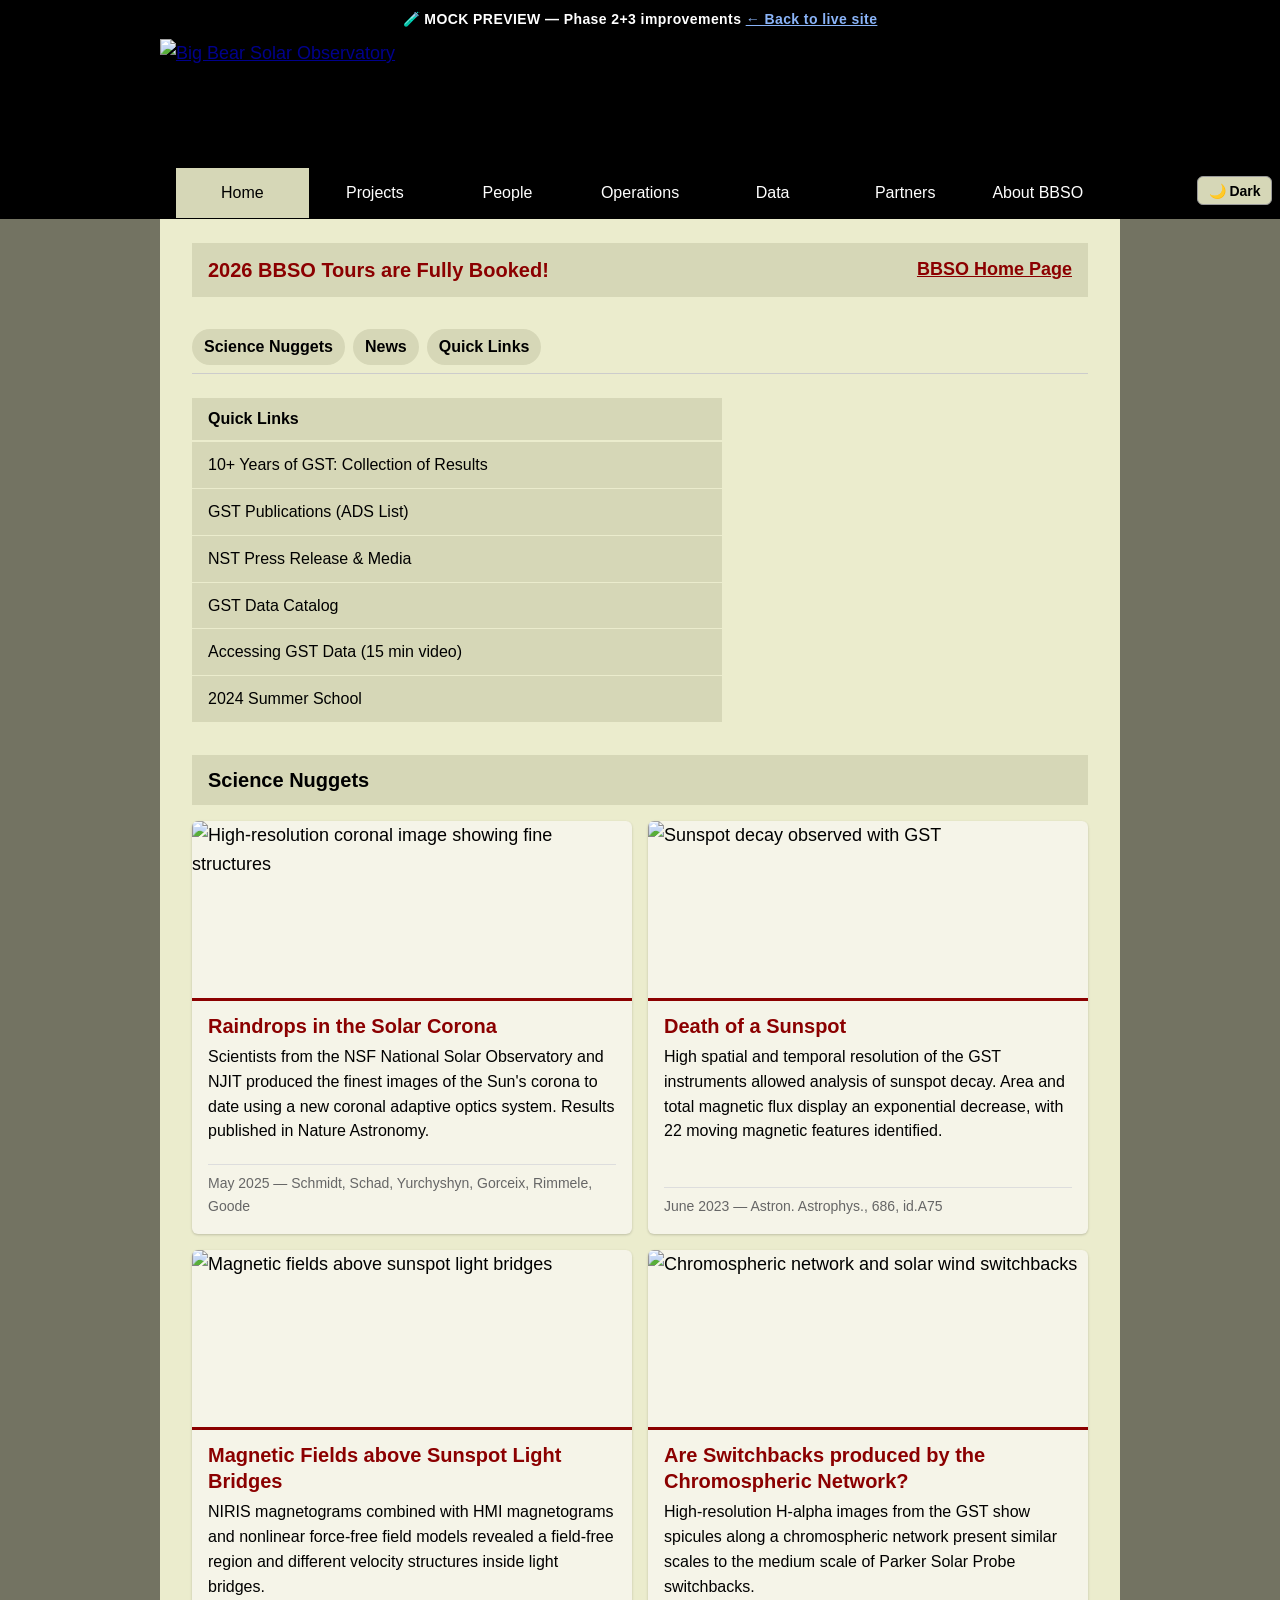
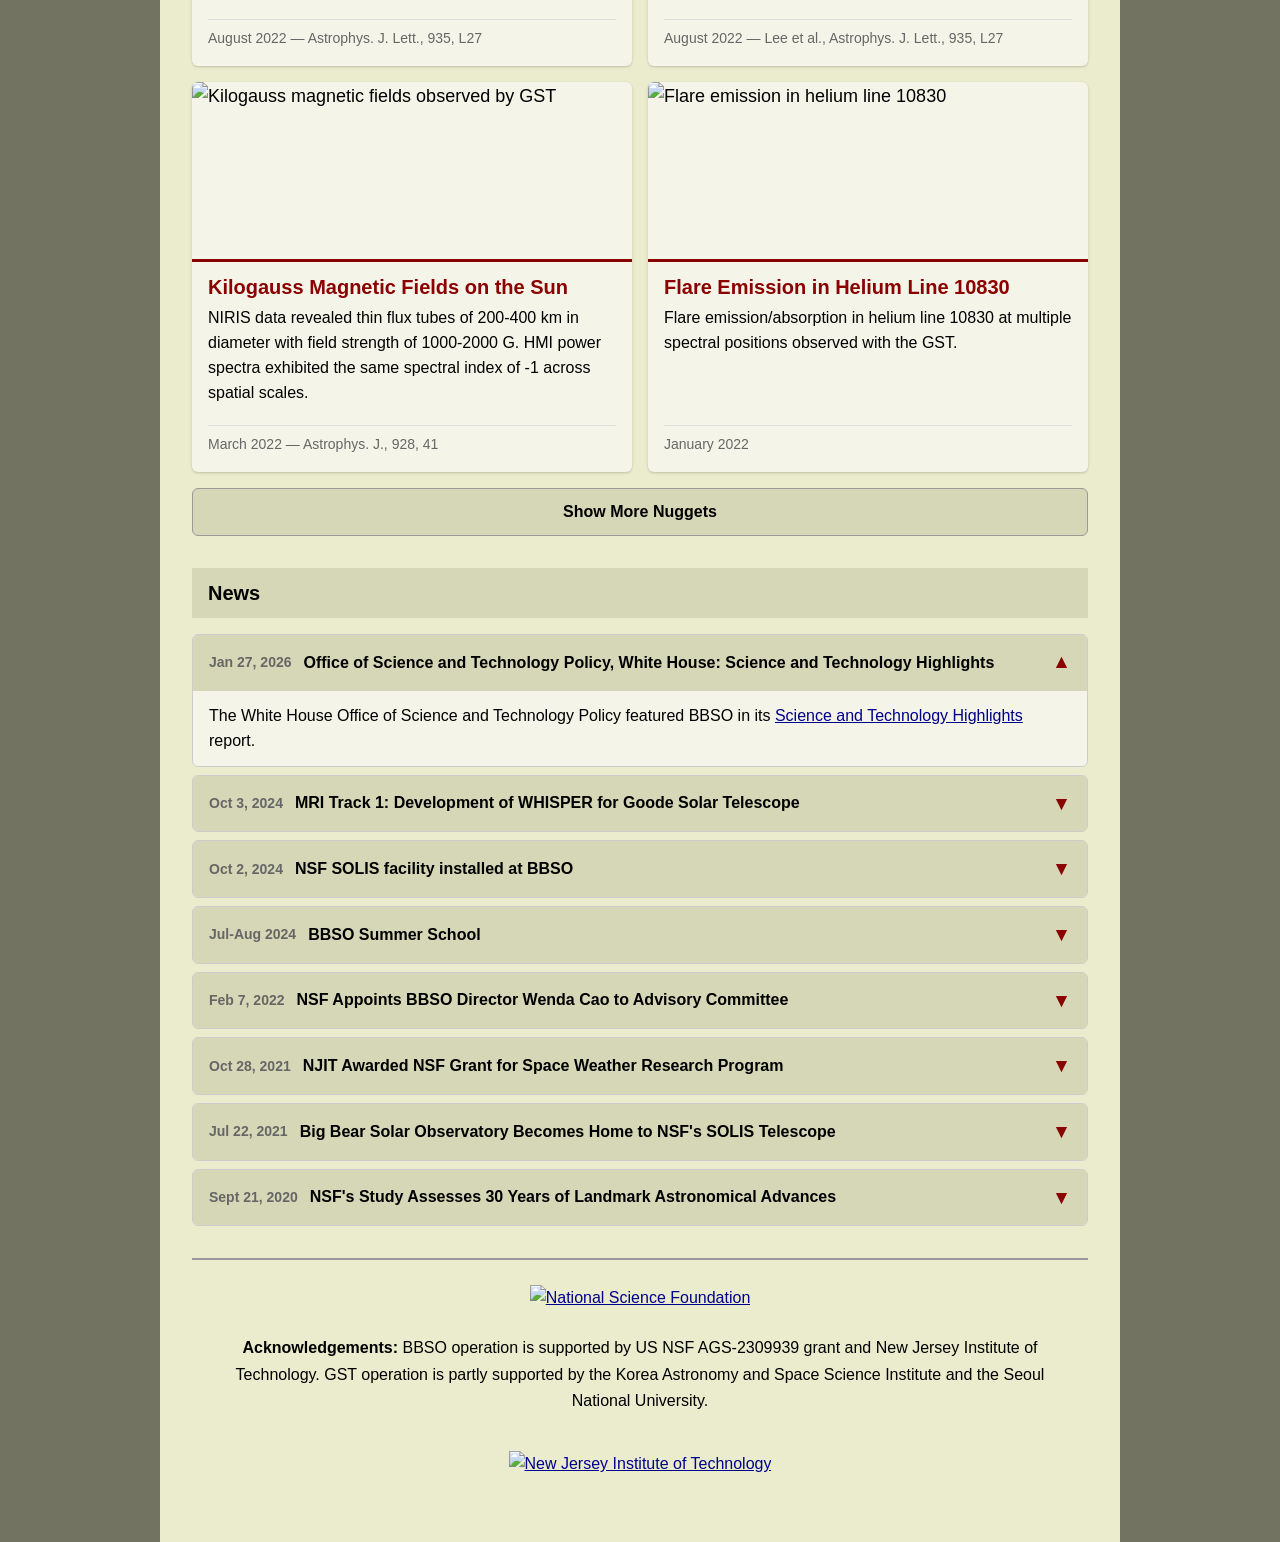
==== mock/index.html @ ce61c38c "Add mock/ preview site with Phase 2+3 improvements - Card-based science nuggets (grid layout with ho" ====
<!DOCTYPE html>
<html lang="en">
<head>
  <meta charset="UTF-8">
  <meta name="viewport" content="width=device-width, initial-scale=1.0">
  <title>Big Bear Solar Observatory — Mock Preview</title>
  <meta name="description" content="Big Bear Solar Observatory operates the Goode Solar Telescope, one of the world's premier instruments for high-resolution solar observations.">
  <meta property="og:title" content="Big Bear Solar Observatory">
  <meta property="og:description" content="High-resolution solar observations with the Goode Solar Telescope at Big Bear Solar Observatory.">
  <meta property="og:image" content="https://www.bbso.njit.edu/Icons/banner.png">
  <meta property="og:type" content="website">
  <link rel="stylesheet" href="css/mock.css">
</head>
<body>
  <a href="#main" class="skip-link">Skip to main content</a>

  <!-- Phase 2: Case study banner -->
  <div class="case-study-banner">
    🧪 MOCK PREVIEW — Phase 2+3 improvements <a href="../index.html">← Back to live site</a>
  </div>

  <!-- Banner -->
  <div class="banner">
    <div class="banner__inner">
      <a href="index.html"><img src="https://www.bbso.njit.edu/Icons/banner.png" alt="Big Bear Solar Observatory" width="848" height="113"></a>
    </div>
  </div>

  <!-- Navigation (sticky in mock) -->
  <nav class="nav" role="navigation" aria-label="Main navigation">
    <div class="nav__inner">
      <ul class="nav__links">
        <li class="nav__item"><a href="index.html" class="nav__link nav__link--active">Home</a><ul class="nav__dropdown"><li><a href="https://www.bbso.njit.edu/home.html" class="nav__dropdown-link">BBSO</a></li><li><a href="https://centers.njit.edu/cstr" class="nav__dropdown-link" target="_blank" rel="noopener">Center for Solar-Terrestrial Research</a></li><li><a href="https://physics.njit.edu/" class="nav__dropdown-link" target="_blank" rel="noopener">NJIT Physics Department</a></li><li><a href="https://www.njit.edu/" class="nav__dropdown-link" target="_blank" rel="noopener">NJIT</a></li></ul></li>
        <li class="nav__item"><a href="research.html" class="nav__link">Projects</a></li>
        <li class="nav__item"><a href="people.html" class="nav__link">People</a></li>
        <li class="nav__item"><a href="operations.html" class="nav__link">Operations</a></li>
        <li class="nav__item"><a href="data.html" class="nav__link">Data</a></li>
        <li class="nav__item"><a href="partners.html" class="nav__link">Partners</a></li>
        <li class="nav__item"><a href="about.html" class="nav__link">About BBSO</a></li>
      </ul>
      <button class="theme-toggle" id="theme-toggle" aria-label="Toggle dark mode">🌙 Dark</button>
      <button class="nav__toggle" aria-expanded="false" aria-label="Toggle menu" aria-controls="mobile-menu"><span class="nav__toggle-bar"></span><span class="nav__toggle-bar"></span><span class="nav__toggle-bar"></span></button>
    </div>
    <div id="mobile-menu" class="nav__mobile" aria-hidden="true">
      <a href="index.html" class="nav__mobile-link">Home</a>
      <div class="nav__mobile-section">Projects</div>
      <a href="https://www.bbso.njit.edu/nst_project.html" class="nav__mobile-link">GST General Info</a>
      <div class="nav__mobile-section">People</div>
      <a href="https://www.bbso.njit.edu/newstaff.html" class="nav__mobile-link">BBSO Staff</a>
      <div class="nav__mobile-section">Operations</div>
      <a href="https://www.bbso.njit.edu/bbso_seminar.html" class="nav__mobile-link">Seminars</a>
      <div class="nav__mobile-section">Data</div>
      <a href="https://www.bbso.njit.edu/cgi-bin/LatestImages" class="nav__mobile-link" target="_blank" rel="noopener">Latest Images</a>
      <div class="nav__mobile-section">About</div>
      <a href="https://www.bbso.njit.edu/hist_index.html" class="nav__mobile-link">History</a>
      <a href="tours.html" class="nav__mobile-link">Public Tours</a>
    </div>
  </nav>

  <!-- Main Content -->
  <main id="main">
    <div class="content-area" style="position:relative;">

      <!-- Alert Bar -->
      <div class="alert-bar">
        <h2 class="alert-heading" style="margin-bottom:0;">2026 BBSO Tours are Fully Booked!</h2>
        <a href="tours.html" style="color:darkred;font-weight:bold;">BBSO Home Page</a>
      </div>

      <!-- Phase 3: In-page navigation -->
      <nav class="inpage-nav" aria-label="Jump to section">
        <a href="#nuggets">Science Nuggets</a>
        <a href="#news">News</a>
        <a href="#quick-links">Quick Links</a>
      </nav>

      <!-- Quick Links + Video side-by-side -->
      <div class="links-video-row" id="quick-links">
        <section class="quick-links" aria-label="Quick Links">
          <div class="quick-links__title">Quick Links</div>
          <div class="quick-links__row"><a href="https://www.bbso.njit.edu/scinews/GST_10v2.pdf">10+ Years of GST: Collection of Results</a></div>
          <div class="quick-links__row"><a href="https://ui.adsabs.harvard.edu/public-libraries/IBl9h5Y7TXWdf_A4CCKCMA" target="_blank" rel="noopener">GST Publications (ADS List)</a></div>
          <div class="quick-links__row"><a href="https://www.bbso.njit.edu/gst_press.html">NST Press Release &amp; Media</a></div>
          <div class="quick-links__row"><a href="http://www.bbso.njit.edu/~vayur/NST_catalog">GST Data Catalog</a></div>
          <div class="quick-links__row"><a href="http://www.bbso.njit.edu/~vayur/NST_catalog/GST_Data_Access_2020.mp4">Accessing GST Data (15 min video)</a></div>
          <div class="quick-links__row"><a href="http://www.bbso.njit.edu/school24/school24.html">2024 Summer School</a></div>
        </section>

        <div class="video-container">
          <iframe src="https://player.vimeo.com/video/92456688" width="350" height="197" frameborder="0" allow="autoplay; fullscreen" allowfullscreen title="BBSO Observatory Video" loading="lazy"></iframe>
        </div>
      </div>

      <!-- Phase 2: Card-based Science Nuggets -->
      <h2 class="section-header" id="nuggets">Science Nuggets</h2>

      <div class="nuggets-grid">

        <article class="nugget-card">
          <img class="nugget-card__img" src="https://www.bbso.njit.edu/scinews/Dirk2025_lr.png" alt="High-resolution coronal image showing fine structures" loading="lazy" data-full="https://www.bbso.njit.edu/scinews/Dirk2025_hr.png">
          <div class="nugget-card__body">
            <h3 class="nugget-card__title"><a href="https://www.nature.com/articles/s41550-025-02530-0">Raindrops in the Solar Corona</a></h3>
            <p class="nugget-card__text">Scientists from the NSF National Solar Observatory and NJIT produced the finest images of the Sun's corona to date using a new coronal adaptive optics system. Results published in Nature Astronomy.</p>
            <p class="nugget-card__ref">May 2025 — Schmidt, Schad, Yurchyshyn, Gorceix, Rimmele, Goode</p>
          </div>
        </article>

        <article class="nugget-card">
          <img class="nugget-card__img" src="https://www.bbso.njit.edu/scinews/Zheng2024_lr.png" alt="Sunspot decay observed with GST" loading="lazy" data-full="https://www.bbso.njit.edu/scinews/Zheng2023_hr.png">
          <div class="nugget-card__body">
            <h3 class="nugget-card__title"><a href="https://www.bbso.njit.edu/scinews/Zheng2023_hr.png">Death of a Sunspot</a></h3>
            <p class="nugget-card__text">High spatial and temporal resolution of the GST instruments allowed analysis of sunspot decay. Area and total magnetic flux display an exponential decrease, with 22 moving magnetic features identified.</p>
            <p class="nugget-card__ref">June 2023 — Astron. Astrophys., 686, id.A75</p>
          </div>
        </article>

        <article class="nugget-card">
          <img class="nugget-card__img" src="https://www.bbso.njit.edu/scinews/Jing2022_th.png" alt="Magnetic fields above sunspot light bridges" loading="lazy" data-full="https://www.bbso.njit.edu/scinews/Jing2022.png">
          <div class="nugget-card__body">
            <h3 class="nugget-card__title"><a href="https://www.bbso.njit.edu/scinews/Jing2022.png">Magnetic Fields above Sunspot Light Bridges</a></h3>
            <p class="nugget-card__text">NIRIS magnetograms combined with HMI magnetograms and nonlinear force-free field models revealed a field-free region and different velocity structures inside light bridges.</p>
            <p class="nugget-card__ref">August 2022 — Astrophys. J. Lett., 935, L27</p>
          </div>
        </article>

        <article class="nugget-card">
          <img class="nugget-card__img" src="https://www.bbso.njit.edu/scinews/Lee2022_th.jpg" alt="Chromospheric network and solar wind switchbacks" loading="lazy" data-full="https://www.bbso.njit.edu/scinews/Lee2022.jpg">
          <div class="nugget-card__body">
            <h3 class="nugget-card__title"><a href="https://www.bbso.njit.edu/scinews/Lee2022.jpg">Are Switchbacks produced by the Chromospheric Network?</a></h3>
            <p class="nugget-card__text">High-resolution H-alpha images from the GST show spicules along a chromospheric network present similar scales to the medium scale of Parker Solar Probe switchbacks.</p>
            <p class="nugget-card__ref">August 2022 — Lee et al., Astrophys. J. Lett., 935, L27</p>
          </div>
        </article>

        <article class="nugget-card">
          <img class="nugget-card__img" src="https://www.bbso.njit.edu/scinews/Loz2022_lr.png" alt="Kilogauss magnetic fields observed by GST" loading="lazy" data-full="https://www.bbso.njit.edu/scinews/Loz2022_hr.png">
          <div class="nugget-card__body">
            <h3 class="nugget-card__title"><a href="https://www.bbso.njit.edu/scinews/Loz2022_hr.png">Kilogauss Magnetic Fields on the Sun</a></h3>
            <p class="nugget-card__text">NIRIS data revealed thin flux tubes of 200-400 km in diameter with field strength of 1000-2000 G. HMI power spectra exhibited the same spectral index of -1 across spatial scales.</p>
            <p class="nugget-card__ref">March 2022 — Astrophys. J., 928, 41</p>
          </div>
        </article>

        <article class="nugget-card">
          <img class="nugget-card__img" src="https://www.bbso.njit.edu/scinews/Xu2022_lr.png" alt="Flare emission in helium line 10830" loading="lazy" data-full="https://www.bbso.njit.edu/scinews/Xu2022_hr.png">
          <div class="nugget-card__body">
            <h3 class="nugget-card__title"><a href="https://www.bbso.njit.edu/scinews/Xu2022_hr.png">Flare Emission in Helium Line 10830</a></h3>
            <p class="nugget-card__text">Flare emission/absorption in helium line 10830 at multiple spectral positions observed with the GST.</p>
            <p class="nugget-card__ref">January 2022</p>
          </div>
        </article>

      </div><!-- .nuggets-grid -->

      <!-- Extra nuggets (hidden by default) -->
      <div class="nugget-extra" id="more-nuggets">
        <div class="nuggets-grid">
          <article class="nugget-card">
            <div class="nugget-card__body">
              <h3 class="nugget-card__title">Earth is Reflecting Less Light</h3>
              <p class="nugget-card__text">Earth is reflecting less light. It's not clear if that's a trend.</p>
              <p class="nugget-card__ref">January 2022</p>
            </div>
          </article>
          <article class="nugget-card">
            <div class="nugget-card__body">
              <h3 class="nugget-card__title">Turbulent Magnetic Fields in Quiet Sun</h3>
              <p class="nugget-card__text">Analysis of quiet-sun turbulence on the basis of SDO/HMI and Goode Solar Telescope data.</p>
              <p class="nugget-card__ref">September 2020 — MNRAS, 497, Issue 4, 5405-5412</p>
            </div>
          </article>
          <article class="nugget-card">
            <div class="nugget-card__body">
              <h3 class="nugget-card__title">Physical Characteristics of Umbral Dots</h3>
              <p class="nugget-card__text">Physical characteristics of umbral dots derived from high-resolution observations.</p>
              <p class="nugget-card__ref">April 2020</p>
            </div>
          </article>
          <article class="nugget-card">
            <div class="nugget-card__body">
              <h3 class="nugget-card__title">Dynamic Type II Spicules</h3>
              <p class="nugget-card__text">Dynamic Type II spicules may result from component reconnection.</p>
              <p class="nugget-card__ref">March 2020</p>
            </div>
          </article>
        </div>
      </div>

      <button class="load-more" id="load-nuggets-btn">Show More Nuggets</button>

      <!-- Phase 3: Accordion News -->
      <h2 class="section-header" id="news">News</h2>

      <div class="news-accordion">

        <div class="news-accordion__item is-open">
          <div class="news-accordion__header" onclick="this.parentElement.classList.toggle('is-open')">
            <span class="news-accordion__date">Jan 27, 2026</span>
            <span class="news-accordion__summary">Office of Science and Technology Policy, White House: Science and Technology Highlights</span>
            <span class="news-accordion__icon">▼</span>
          </div>
          <div class="news-accordion__body">
            <p>The White House Office of Science and Technology Policy featured BBSO in its <a href="https://www.whitehouse.gov/wp-content/uploads/2026/01/Science-and-Technology-Highlights.pdf">Science and Technology Highlights</a> report.</p>
          </div>
        </div>

        <div class="news-accordion__item">
          <div class="news-accordion__header" onclick="this.parentElement.classList.toggle('is-open')">
            <span class="news-accordion__date">Oct 3, 2024</span>
            <span class="news-accordion__summary">MRI Track 1: Development of WHISPER for Goode Solar Telescope</span>
            <span class="news-accordion__icon">▼</span>
          </div>
          <div class="news-accordion__body">
            <p>Development of the Wide-band High-resolution Imaging Spectro-Polarimetric Explorer (<a href="https://www.bbso.njit.edu/WHISPER/">WHISPER</a>) for the Goode Solar Telescope at Big Bear Solar Observatory.</p>
          </div>
        </div>

        <div class="news-accordion__item">
          <div class="news-accordion__header" onclick="this.parentElement.classList.toggle('is-open')">
            <span class="news-accordion__date">Oct 2, 2024</span>
            <span class="news-accordion__summary">NSF SOLIS facility installed at BBSO</span>
            <span class="news-accordion__icon">▼</span>
          </div>
          <div class="news-accordion__body">
            <p><a href="https://nso.edu/telescopes/nisp/solis">NSF SOLIS facility</a>, operated by NSO at Big Bear Solar Observatory, installed two out of the three instruments!</p>
          </div>
        </div>

        <div class="news-accordion__item">
          <div class="news-accordion__header" onclick="this.parentElement.classList.toggle('is-open')">
            <span class="news-accordion__date">Jul-Aug 2024</span>
            <span class="news-accordion__summary">BBSO Summer School</span>
            <span class="news-accordion__icon">▼</span>
          </div>
          <div class="news-accordion__body">
            <p><a href="http://www.bbso.njit.edu/school24/school24.html">BBSO Summer School</a> — annual solar physics training program.</p>
          </div>
        </div>

        <div class="news-accordion__item">
          <div class="news-accordion__header" onclick="this.parentElement.classList.toggle('is-open')">
            <span class="news-accordion__date">Feb 7, 2022</span>
            <span class="news-accordion__summary">NSF Appoints BBSO Director Wenda Cao to Advisory Committee</span>
            <span class="news-accordion__icon">▼</span>
          </div>
          <div class="news-accordion__body">
            <p><a href="https://www.njit.edu/about/leadership/nsf-appoints-bbso-director-wenda-cao-its-astronomy-and-astrophysics-advisory-committee">NSF Appoints BBSO Director Wenda Cao</a> to Its Astronomy and Astrophysics Advisory Committee.</p>
          </div>
        </div>

        <div class="news-accordion__item">
          <div class="news-accordion__header" onclick="this.parentElement.classList.toggle('is-open')">
            <span class="news-accordion__date">Oct 28, 2021</span>
            <span class="news-accordion__summary">NJIT Awarded NSF Grant for Space Weather Research Program</span>
            <span class="news-accordion__icon">▼</span>
          </div>
          <div class="news-accordion__body">
            <p><a href="https://www.njit.edu/news/njit-awarded-nsf-grant-open-undergrad-space-weather-research-program">NJIT Awarded NSF Grant</a> to Open Undergrad Space Weather Research Program.</p>
          </div>
        </div>

        <div class="news-accordion__item">
          <div class="news-accordion__header" onclick="this.parentElement.classList.toggle('is-open')">
            <span class="news-accordion__date">Jul 22, 2021</span>
            <span class="news-accordion__summary">Big Bear Solar Observatory Becomes Home to NSF's SOLIS Telescope</span>
            <span class="news-accordion__icon">▼</span>
          </div>
          <div class="news-accordion__body">
            <p><a href="https://www.njit.edu/news/big-bear-solar-observatory-becomes-home-nsfs-solis-telescope">Big Bear Solar Observatory Becomes Home</a> to NSF's SOLIS Telescope.</p>
          </div>
        </div>

        <div class="news-accordion__item">
          <div class="news-accordion__header" onclick="this.parentElement.classList.toggle('is-open')">
            <span class="news-accordion__date">Sept 21, 2020</span>
            <span class="news-accordion__summary">NSF's Study Assesses 30 Years of Landmark Astronomical Advances</span>
            <span class="news-accordion__icon">▼</span>
          </div>
          <div class="news-accordion__body">
            <p><a href="https://www.nsf.gov/news/special_reports/astro2020/index.jsp">NSF's Study Assesses 30 Years</a> of Landmark Astronomical Advances, Highlights NJIT's Big Bear.</p>
          </div>
        </div>

      </div><!-- .news-accordion -->

      <!-- Footer -->
      <footer class="site-footer">
        <div class="footer-logos">
          <a href="http://www.nsf.edu/" target="_blank" rel="noopener"><img src="https://www.bbso.njit.edu/Icons/nsf.png" alt="National Science Foundation" width="60" style="display:inline;"></a>
          <p><strong>Acknowledgements:</strong> BBSO operation is supported by US NSF AGS-2309939 grant and New Jersey Institute of Technology. GST operation is partly supported by the Korea Astronomy and Space Science Institute and the Seoul National University.</p>
          <a href="http://www.njit.edu/" target="_blank" rel="noopener"><img src="https://www.bbso.njit.edu/Icons/njit_seal.png" alt="New Jersey Institute of Technology" width="50" style="display:inline;"></a>
        </div>
      </footer>

    </div>
  </main>

  <!-- Phase 3: Lightbox -->
  <div class="lightbox" id="lightbox" onclick="closeLightbox()">
    <button class="lightbox__close" onclick="closeLightbox()" aria-label="Close">&times;</button>
    <img id="lightbox-img" src="" alt="Full-size image">
  </div>

  <!-- Back to top -->
  <a href="#main" class="back-to-top" id="back-to-top" aria-label="Back to top">&uarr;</a>

  <script>
    // Mobile menu toggle
    const toggle = document.querySelector('.nav__toggle');
    const mobileMenu = document.getElementById('mobile-menu');
    if (toggle && mobileMenu) {
      toggle.addEventListener('click', () => {
        const expanded = toggle.getAttribute('aria-expanded') === 'true';
        toggle.setAttribute('aria-expanded', !expanded);
        mobileMenu.classList.toggle('is-open');
        mobileMenu.setAttribute('aria-hidden', expanded);
      });
    }

    // Back to top button
    const backToTop = document.getElementById('back-to-top');
    if (backToTop) {
      window.addEventListener('scroll', () => {
        backToTop.classList.toggle('is-visible', window.scrollY > 400);
      });
    }

    // Show more nuggets
    const nuggetsBtn = document.getElementById('load-nuggets-btn');
    if (nuggetsBtn) {
      nuggetsBtn.addEventListener('click', function() {
        document.getElementById('more-nuggets').classList.add('is-visible');
        this.style.display = 'none';
      });
    }

    // Lightbox
    function openLightbox(src) {
      document.getElementById('lightbox-img').src = src;
      document.getElementById('lightbox').classList.add('is-open');
      document.body.style.overflow = 'hidden';
    }
    function closeLightbox() {
      document.getElementById('lightbox').classList.remove('is-open');
      document.body.style.overflow = '';
    }
    document.addEventListener('keydown', (e) => {
      if (e.key === 'Escape') closeLightbox();
    });
    // Wire up card images
    document.querySelectorAll('.nugget-card__img[data-full]').forEach(img => {
      img.addEventListener('click', () => openLightbox(img.dataset.full));
    });

    // Dark mode toggle
    const themeBtn = document.getElementById('theme-toggle');
    if (themeBtn) {
      // Check saved preference
      const saved = localStorage.getItem('bbso-theme');
      if (saved === 'dark') {
        document.documentElement.setAttribute('data-theme', 'dark');
        themeBtn.textContent = '☀️ Light';
      }
      themeBtn.addEventListener('click', () => {
        const isDark = document.documentElement.getAttribute('data-theme') === 'dark';
        if (isDark) {
          document.documentElement.removeAttribute('data-theme');
          themeBtn.textContent = '🌙 Dark';
          localStorage.setItem('bbso-theme', 'light');
        } else {
          document.documentElement.setAttribute('data-theme', 'dark');
          themeBtn.textContent = '☀️ Light';
          localStorage.setItem('bbso-theme', 'dark');
        }
      });
    }
  </script>
</body>
</html>
---- mock/css/mock.css ----
/* ===== BBSO MOCK — Phase 2+3 Improvements ===== */
/* All changes from the original: card layout, lightbox, accordion news,
   smooth scroll, dark mode toggle, meta tags, responsive banner,
   design tokens, WCAG fixes */

:root {
  /* Design tokens — original colors preserved */
  --bg: #737362;
  --bg-content: #ebeccd;
  --bg-header: #d6d7b7;
  --nav-bg: #000000;
  --nav-hover: #d6d7b7;
  --dropdown-bg: #ebeccd;
  --dropdown-hover: #d6d7b7;
  --text: #000000;
  --text-white: #ffffff;
  --link: darkblue;
  --link-white: #ffffff;
  --red: darkred;
  --border: #000000;
  --border-light: #ffffff;

  /* Card system */
  --card-bg: #f5f4e8;
  --card-shadow: 0 1px 3px rgba(0,0,0,0.12), 0 1px 2px rgba(0,0,0,0.08);
  --card-shadow-hover: 0 4px 12px rgba(0,0,0,0.18);
  --card-radius: 6px;

  /* Typography scale */
  --font: "Segoe UI", -apple-system, BlinkMacSystemFont, "Helvetica Neue", Arial, sans-serif;
  --font-nav: "Segoe UI", -apple-system, BlinkMacSystemFont, "Helvetica Neue", Arial, sans-serif;
  --text-xs: 0.875rem;    /* 14px */
  --text-sm: 1rem;        /* 16px */
  --text-base: 1.125rem;  /* 18px */
  --text-md: 1.25rem;     /* 20px */
  --text-lg: 1.5rem;      /* 24px */
  --text-xl: 1.75rem;     /* 28px */

  --max-w: 960px;
  --radius: 4px;
}

/* ===== Dark mode ===== */
[data-theme="dark"] {
  --bg: #1a1a1a;
  --bg-content: #2a2a28;
  --bg-header: #3a3a36;
  --card-bg: #333330;
  --text: #e8e8e0;
  --text-white: #ffffff;
  --link: #8ab4f8;
  --link-white: #8ab4f8;
  --red: #e06060;
  --border: #555;
  --border-light: #666;
  --nav-bg: #111;
  --nav-hover: #3a3a36;
  --dropdown-bg: #2a2a28;
  --dropdown-hover: #3a3a36;
  --card-shadow: 0 1px 3px rgba(0,0,0,0.4);
  --card-shadow-hover: 0 4px 12px rgba(0,0,0,0.5);
}
[data-theme="dark"] .nugget h3,
[data-theme="dark"] .nugget h3 a { color: #f08080; }
[data-theme="dark"] .alert-heading { color: #f08080; }
[data-theme="dark"] .section-header { color: #e8e8e0; }
[data-theme="dark"] .quick-links__row a { color: #e8e8e0; }
[data-theme="dark"] .quick-links__row a:hover { color: #8ab4f8; }
[data-theme="dark"] .banner { filter: brightness(0.85); }

/* ===== Reset ===== */
*, *::before, *::after { box-sizing: border-box; margin: 0; padding: 0; }
html { font-size: 16px; scroll-behavior: smooth; scroll-padding-top: 1rem; }
body {
  font-family: var(--font);
  font-size: var(--text-base);
  color: var(--text);
  background: var(--bg);
  line-height: 1.65;
  -webkit-font-smoothing: antialiased;
}
img { max-width: 100%; height: auto; display: block; }
a { color: var(--link); text-decoration: underline; }
a:visited { color: var(--link); }
a:hover { text-decoration: underline; }
a:focus-visible { outline: 3px solid var(--red); outline-offset: 3px; }
ul, ol { list-style: none; }

h1, h2, h3, h4 { color: var(--text); line-height: 1.3; font-weight: bold; }
h1 { font-size: var(--text-xl); }
h2 { font-size: var(--text-lg); }
h3 { font-size: var(--text-md); }

p { margin-bottom: 0.75em; }
p:last-child { margin-bottom: 0; }

/* Custom tag classes */
.alert-heading { color: darkred; font-size: var(--text-md); font-weight: bold; margin-bottom: 0.5em; }
.section-title { color: var(--text); font-size: var(--text-md); font-weight: bold; margin-bottom: 0.5em; }
.emphasis { color: var(--text); font-weight: 700; }

/* ===== Skip Link ===== */
.skip-link {
  position: absolute; top: -100%; left: 1rem;
  background: var(--red); color: #fff; padding: 0.75rem 1.5rem;
  z-index: 100; font-weight: bold; font-size: var(--text-sm);
}
.skip-link:focus { top: 1rem; }

/* ===== Banner ===== */
.banner { background: var(--nav-bg); }
.banner__inner { max-width: var(--max-w); margin: 0 auto; }
.banner__inner img { width: 100%; height: auto; display: block; }

/* ===== Navigation ===== */
.nav {
  background: var(--nav-bg);
  border-top: 1px solid var(--border);
  border-bottom: 1px solid var(--border);
  position: sticky; top: 0; z-index: 50;
}
.nav__inner {
  max-width: var(--max-w); margin: 0 auto;
  display: flex; align-items: center; height: auto; min-height: 48px;
  padding: 0 1rem;
}
.nav__links { display: flex; list-style: none; width: 100%; margin: 0; padding: 0; gap: 0; }
.nav__item { position: relative; flex: 1; }
.nav__link {
  display: flex; align-items: center; justify-content: center;
  padding: 0.75rem 0.5rem; height: 100%; min-height: 48px;
  color: var(--text-white); font-family: var(--font-nav);
  font-size: var(--text-sm); text-decoration: none; background: var(--nav-bg);
  transition: background 0.15s;
}
.nav__link:hover {
  background: var(--nav-hover); color: var(--text); text-decoration: none;
}
.nav__link--active { background: var(--nav-hover); color: var(--text); }

/* Dropdowns */
.nav__dropdown {
  display: none; position: absolute; top: 100%; left: 0;
  min-width: 240px; background: var(--dropdown-bg);
  border: 1px solid var(--border); border-top: 2px solid var(--red);
  z-index: 100; list-style: none; padding: 0; margin: 0;
  box-shadow: 0 4px 12px rgba(0,0,0,0.2);
}
.nav__item:hover .nav__dropdown { display: block; }
.nav__dropdown-section {
  color: var(--text); font-size: var(--text-xs); font-weight: bold;
  padding: 0.75rem 1rem 0.25rem; border-bottom: 1px solid var(--border-light);
  text-transform: uppercase; letter-spacing: 0.05em;
}
.nav__dropdown-link {
  display: flex; text-align: left; color: var(--text);
  font-size: var(--text-sm); padding: 0.75rem 1rem; text-decoration: none;
  border-bottom: 1px solid var(--border-light); background: var(--dropdown-bg);
  min-height: 44px; align-items: center;
  transition: background 0.15s;
}
.nav__dropdown-link:hover { background: var(--dropdown-hover); text-decoration: none; }

/* Mobile toggle */
.nav__toggle {
  display: none; flex-direction: column; gap: 5px;
  width: 48px; height: 48px; padding: 10px;
  background: var(--nav-bg); border: 1px solid #444; border-radius: 4px;
  cursor: pointer; justify-content: center; align-self: center;
}
.nav__toggle-bar {
  display: block; width: 100%; height: 3px; background: #fff;
  border-radius: 2px; transition: transform 0.25s, opacity 0.15s;
}
.nav__toggle[aria-expanded="true"] .nav__toggle-bar:nth-child(1) { transform: translateY(8px) rotate(45deg); }
.nav__toggle[aria-expanded="true"] .nav__toggle-bar:nth-child(2) { opacity: 0; }
.nav__toggle[aria-expanded="true"] .nav__toggle-bar:nth-child(3) { transform: translateY(-8px) rotate(-45deg); }

.nav__mobile { display: none; background: var(--nav-bg); padding: 0; border-bottom: 1px solid #333; }
.nav__mobile.is-open { display: block; }
.nav__mobile-section {
  color: var(--nav-hover); font-size: var(--text-sm); font-weight: bold;
  padding: 1rem 1.5rem 0.5rem; border-top: 1px solid #333;
}
.nav__mobile-link {
  display: block; color: var(--text-white); font-size: var(--text-sm);
  padding: 0.75rem 1.5rem 0.75rem 2rem; text-decoration: none;
  background: var(--nav-bg); min-height: 48px; display: flex; align-items: center;
  transition: background 0.15s;
}
.nav__mobile-link:hover { background: #333; text-decoration: none; }

/* ===== Main Content ===== */
.content-area {
  background: var(--bg-content);
  max-width: var(--max-w); margin: 0 auto;
  padding: 1.5rem 2rem;
  font-size: var(--text-base); color: var(--text);
  line-height: 1.65;
}
.content-area a { color: var(--link); }
.content-area a:hover { text-decoration: underline; }

/* Alert bar */
.alert-bar {
  background: var(--bg-header); padding: 0.75rem 1rem;
  margin-bottom: 1.5rem; display: flex;
  justify-content: space-between; align-items: center;
  flex-wrap: wrap; gap: 0.5rem;
}

/* Quick links + video side-by-side */
.links-video-row {
  display: flex; gap: 1rem; margin-bottom: 1.5rem; align-items: flex-start;
}
.links-video-row .quick-links { flex: 1; margin-bottom: 0; }
.links-video-row .video-container { flex-shrink: 0; max-width: 350px; margin: 0; }

/* Quick links */
.quick-links { margin-bottom: 1.5rem; }
.quick-links__title {
  background: var(--bg-header); padding: 0.5rem 1rem;
  font-weight: bold; font-size: var(--text-sm); margin-bottom: 2px;
}
.quick-links__row {
  background: var(--bg-header); padding: 0.5rem 1rem; margin-bottom: 1px;
}
.quick-links__row a { color: var(--text); font-size: var(--text-sm); text-decoration: none; }
.quick-links__row a:hover { color: var(--red); text-decoration: underline; }

/* Section headers */
.section-header {
  background: var(--bg-header); padding: 0.75rem 1rem;
  font-weight: bold; font-size: var(--text-md); margin-bottom: 1rem;
  margin-top: 2rem;
}

/* ===== Card-based Nuggets (Phase 2) ===== */
.nuggets-grid {
  display: grid;
  grid-template-columns: repeat(auto-fill, minmax(300px, 1fr));
  gap: 1rem;
  margin-bottom: 1rem;
}

.nugget-card {
  background: var(--card-bg);
  border-radius: var(--card-radius);
  box-shadow: var(--card-shadow);
  overflow: hidden;
  transition: box-shadow 0.2s, transform 0.2s;
  display: flex;
  flex-direction: column;
}
.nugget-card:hover {
  box-shadow: var(--card-shadow-hover);
  transform: translateY(-2px);
}

.nugget-card__img {
  width: 100%; height: 180px; object-fit: cover;
  border-bottom: 3px solid var(--red);
  cursor: pointer;
  transition: filter 0.2s;
}
.nugget-card__img:hover { filter: brightness(1.05); }

.nugget-card__body {
  padding: 0.75rem 1rem 1rem;
  flex: 1;
  display: flex;
  flex-direction: column;
}
.nugget-card__title {
  color: var(--red); font-size: var(--text-md);
  margin-bottom: 0.4rem; font-weight: bold; line-height: 1.3;
}
.nugget-card__title a { color: inherit; text-decoration: none; }
.nugget-card__title a:hover { text-decoration: underline; }

.nugget-card__text {
  font-size: var(--text-sm); line-height: 1.55;
  flex: 1;
  /* Clamp to 4 lines */
  display: -webkit-box;
  -webkit-line-clamp: 4;
  -webkit-box-orient: vertical;
  overflow: hidden;
}

.nugget-card__ref {
  font-size: var(--text-xs); color: #666; margin-top: 0.5rem;
  border-top: 1px solid #ddd; padding-top: 0.4rem;
}
[data-theme="dark"] .nugget-card__ref { color: #aaa; border-top-color: #555; }

/* ===== Accordion News (Phase 3) ===== */
.news-accordion { margin-bottom: 1rem; }

.news-accordion__item {
  border: 1px solid #ccc; border-radius: var(--card-radius);
  margin-bottom: 0.5rem; overflow: hidden;
  background: var(--card-bg);
}
[data-theme="dark"] .news-accordion__item { border-color: #555; }

.news-accordion__header {
  display: flex; align-items: center; gap: 0.75rem;
  padding: 0.75rem 1rem; cursor: pointer;
  font-size: var(--text-sm); font-weight: 600;
  background: var(--bg-header);
  transition: background 0.15s;
}
.news-accordion__header:hover { background: var(--dropdown-hover); }
.news-accordion__date {
  font-size: var(--text-xs); color: #666; white-space: nowrap;
}
[data-theme="dark"] .news-accordion__date { color: #aaa; }
.news-accordion__summary { flex: 1; }
.news-accordion__icon {
  font-size: 1.2rem; transition: transform 0.2s;
  color: var(--red); font-weight: bold;
}
.news-accordion__item.is-open .news-accordion__icon { transform: rotate(180deg); }

.news-accordion__body {
  max-height: 0; overflow: hidden;
  transition: max-height 0.3s ease;
  padding: 0 1rem;
  font-size: var(--text-sm); line-height: 1.6;
}
.news-accordion__item.is-open .news-accordion__body {
  max-height: 200px;
  padding: 0.75rem 1rem;
}

/* ===== Lightbox (Phase 3) ===== */
.lightbox {
  display: none; position: fixed; inset: 0;
  background: rgba(0,0,0,0.85);
  z-index: 200; justify-content: center; align-items: center;
  cursor: zoom-out;
}
.lightbox.is-open { display: flex; }
.lightbox img {
  max-width: 90vw; max-height: 85vh;
  border-radius: 4px; box-shadow: 0 4px 24px rgba(0,0,0,0.5);
}
.lightbox__close {
  position: absolute; top: 1rem; right: 1.5rem;
  color: #fff; font-size: 2rem; background: none; border: none;
  cursor: pointer; z-index: 201; line-height: 1;
}

/* ===== Dark mode toggle (Phase 3) ===== */
.theme-toggle {
  position: absolute; top: 0.5rem; right: 0.5rem;
  background: var(--bg-header); border: 1px solid #999;
  border-radius: var(--card-radius); padding: 0.35rem 0.65rem;
  cursor: pointer; font-size: var(--text-xs); font-weight: bold;
  z-index: 10; transition: background 0.15s;
}
.theme-toggle:hover { background: var(--dropdown-hover); }
[data-theme="dark"] .theme-toggle { background: #444; border-color: #666; color: #eee; }

/* ===== In-page nav (Phase 3) ===== */
.inpage-nav {
  display: flex; gap: 0.5rem; flex-wrap: wrap;
  margin-bottom: 1.5rem;
  padding: 0.5rem 0;
  border-bottom: 1px solid #ccc;
}
.inpage-nav a {
  font-size: var(--text-sm); font-weight: 600;
  padding: 0.3rem 0.75rem; border-radius: 20px;
  background: var(--bg-header); color: var(--text);
  text-decoration: none; transition: background 0.15s;
}
.inpage-nav a:hover { background: var(--nav-hover); color: var(--red); }

/* Hidden by default — shown on load more */
.nugget-extra, .news-extra { display: none; }
.nugget-extra.is-visible, .news-extra.is-visible { display: contents; }

/* Video */
.video-container { margin: 0; }
.video-container iframe { width: 100%; aspect-ratio: 16/9; border: 0; border-radius: var(--card-radius); }

/* Load more button */
.load-more {
  display: flex; align-items: center; justify-content: center;
  width: 100%; min-height: 48px; padding: 0.75rem;
  background: var(--bg-header); border: 1px solid #999;
  color: var(--text); font-size: var(--text-sm); font-weight: bold;
  cursor: pointer; margin-top: 1rem; border-radius: var(--card-radius);
  transition: background 0.15s;
}
.load-more:hover { background: var(--nav-hover); }

/* Footer */
.site-footer {
  background: var(--bg-content); max-width: var(--max-w); margin: 0 auto;
  padding: 1.5rem; text-align: center; font-size: var(--text-sm);
  border-top: 2px solid #999; margin-top: 2rem;
}
.footer-logos {
  display: flex; justify-content: center; align-items: center;
  gap: 1.5rem; flex-wrap: wrap; margin-bottom: 1rem;
}
.footer-logos img { display: inline; vertical-align: middle; }

/* Back to top — 48px touch target */
.back-to-top {
  position: fixed; bottom: 1.5rem; right: 1.5rem;
  background: var(--nav-bg); color: var(--text-white);
  width: 48px; height: 48px; border-radius: 50%;
  display: none; align-items: center; justify-content: center;
  font-size: 1.5rem; text-decoration: none; z-index: 50;
  box-shadow: 0 2px 8px rgba(0,0,0,0.3);
  border: 2px solid #444;
}
.back-to-top.is-visible { display: flex; }
.back-to-top:hover { background: var(--red); text-decoration: none; color: #fff; border-color: var(--red); }

/* Case study banner (Phase 2) */
.case-study-banner {
  background: var(--nav-bg); color: var(--text-white);
  text-align: center; padding: 0.5rem 1rem;
  font-size: var(--text-xs); font-weight: 600;
  letter-spacing: 0.03em;
}
.case-study-banner a { color: #8ab4f8; }

/* ===== Responsive ===== */

/* Tablet */
@media (max-width: 860px) {
  .nav__links { display: none; }
  .nav__toggle { display: flex; }
  .nav__inner { justify-content: space-between; padding: 0 0.5rem; height: auto; min-height: 48px; }
  .content-area { padding: 1.25rem; }
  .alert-bar { flex-direction: column; text-align: center; gap: 0.5rem; }
  .links-video-row { flex-direction: column; }
  .links-video-row .video-container { max-width: 100%; }
  .nuggets-grid { grid-template-columns: 1fr 1fr; }
  .footer-logos { flex-direction: column; gap: 1rem; }
  .footer-logos p { font-size: var(--text-xs); }
}

/* Small tablets and large phones */
@media (max-width: 640px) {
  .content-area { padding: 1rem; text-align: left; }
  .nuggets-grid { grid-template-columns: 1fr; }
  .video-container { max-width: 100%; }
}

/* Phones */
@media (max-width: 480px) {
  .content-area { padding: 0.75rem; }
  .back-to-top { bottom: 1rem; right: 1rem; }
}
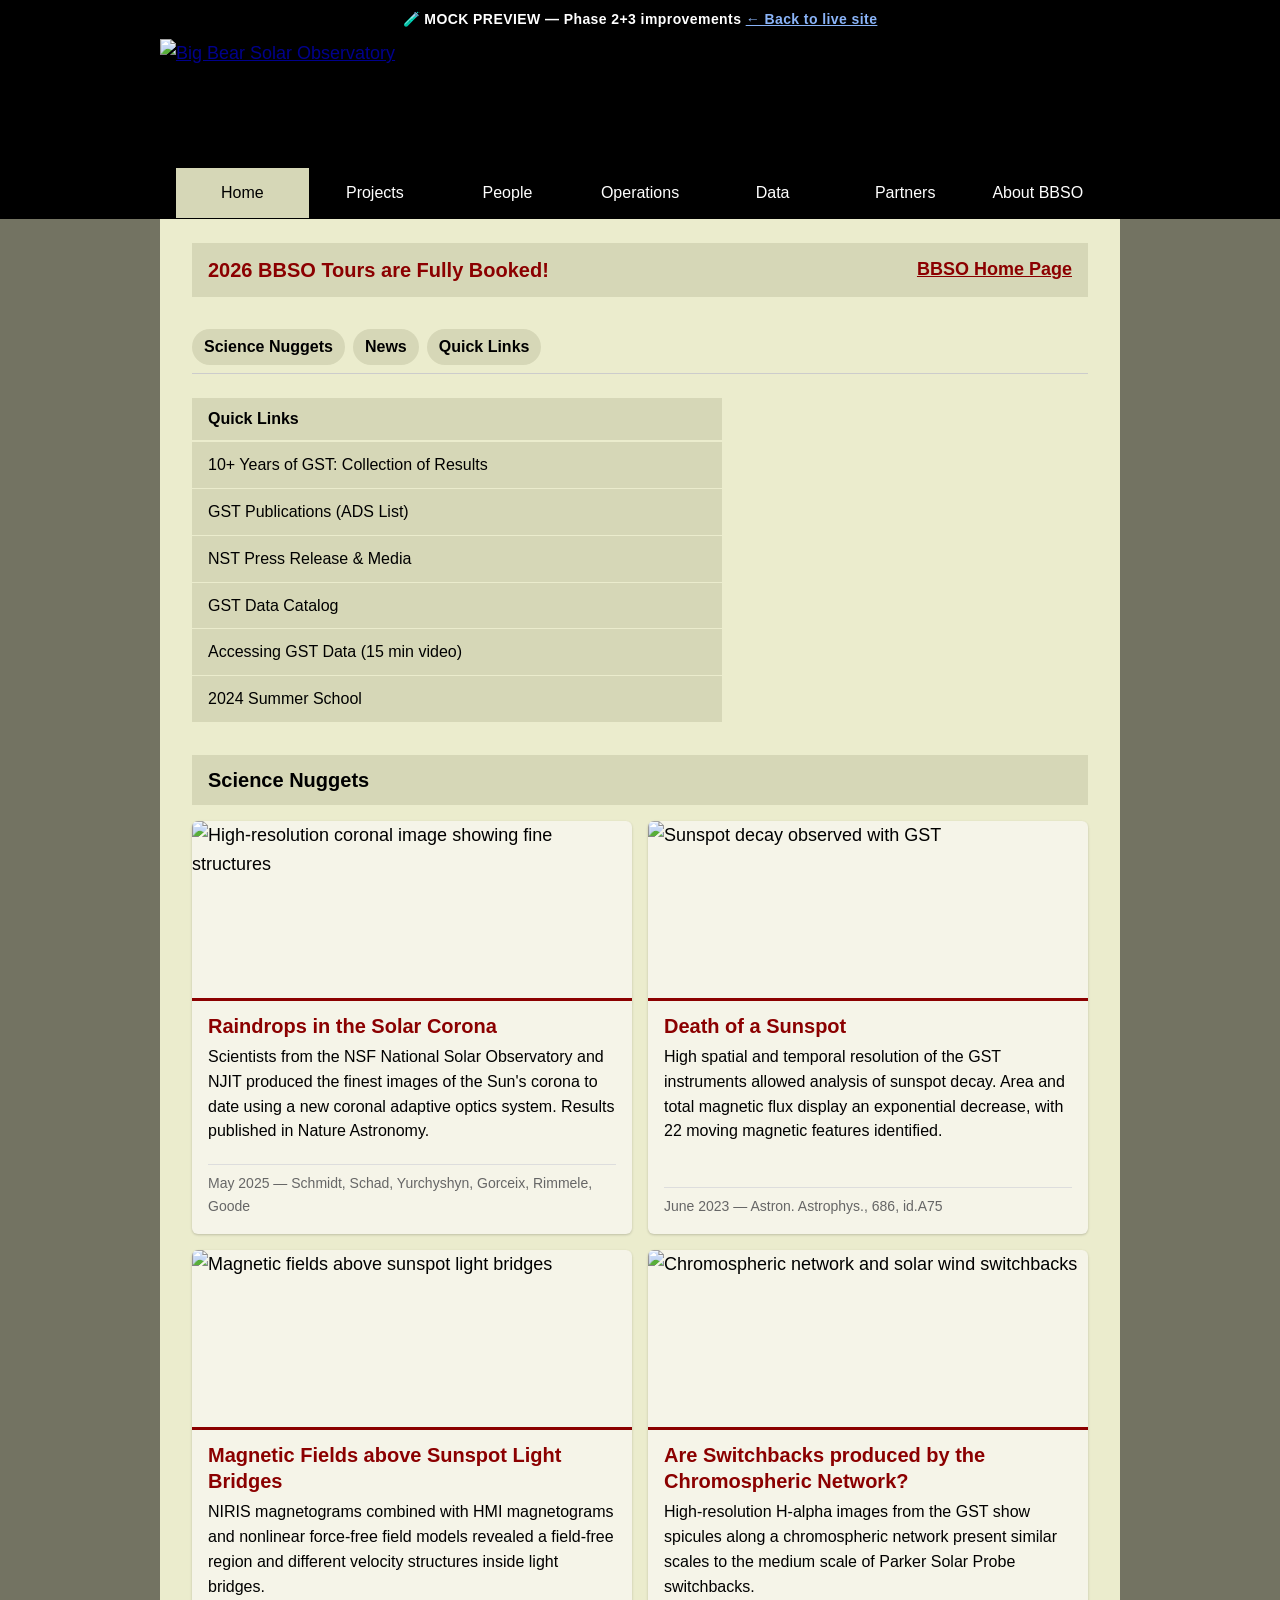
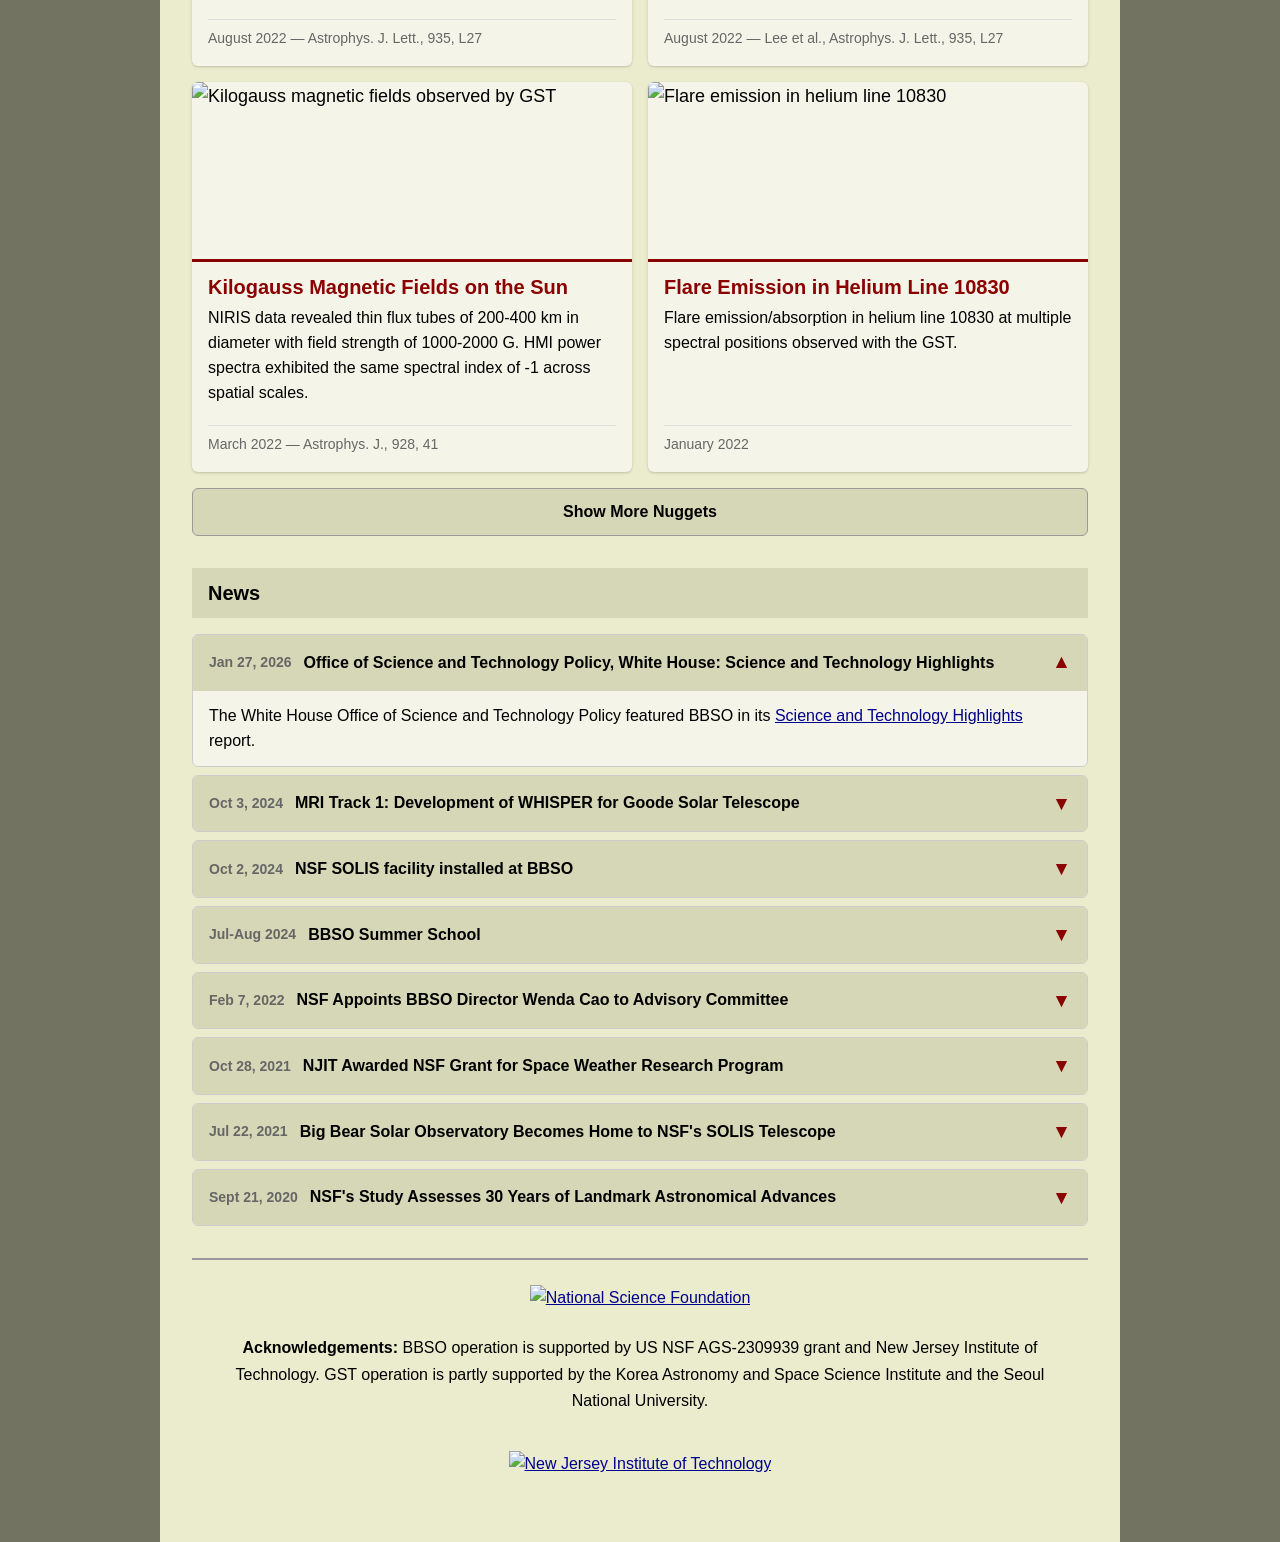
==== commit 8590262c: "Remove dark mode from mock — toggle, CSS, and JS stripped" ====
--- a/mock/index.html
+++ b/mock/index.html
@@ -38,7 +38,7 @@
         <li class="nav__item"><a href="partners.html" class="nav__link">Partners</a></li>
         <li class="nav__item"><a href="about.html" class="nav__link">About BBSO</a></li>
       </ul>
-      <button class="theme-toggle" id="theme-toggle" aria-label="Toggle dark mode">🌙 Dark</button>
+
       <button class="nav__toggle" aria-expanded="false" aria-label="Toggle menu" aria-controls="mobile-menu"><span class="nav__toggle-bar"></span><span class="nav__toggle-bar"></span><span class="nav__toggle-bar"></span></button>
     </div>
     <div id="mobile-menu" class="nav__mobile" aria-hidden="true">
@@ -351,29 +351,6 @@
     document.querySelectorAll('.nugget-card__img[data-full]').forEach(img => {
       img.addEventListener('click', () => openLightbox(img.dataset.full));
     });
-
-    // Dark mode toggle
-    const themeBtn = document.getElementById('theme-toggle');
-    if (themeBtn) {
-      // Check saved preference
-      const saved = localStorage.getItem('bbso-theme');
-      if (saved === 'dark') {
-        document.documentElement.setAttribute('data-theme', 'dark');
-        themeBtn.textContent = '☀️ Light';
-      }
-      themeBtn.addEventListener('click', () => {
-        const isDark = document.documentElement.getAttribute('data-theme') === 'dark';
-        if (isDark) {
-          document.documentElement.removeAttribute('data-theme');
-          themeBtn.textContent = '🌙 Dark';
-          localStorage.setItem('bbso-theme', 'light');
-        } else {
-          document.documentElement.setAttribute('data-theme', 'dark');
-          themeBtn.textContent = '☀️ Light';
-          localStorage.setItem('bbso-theme', 'dark');
-        }
-      });
-    }
   </script>
 </body>
 </html>
--- a/mock/css/mock.css
+++ b/mock/css/mock.css
@@ -40,33 +40,6 @@
   --radius: 4px;
 }
 
-/* ===== Dark mode ===== */
-[data-theme="dark"] {
-  --bg: #1a1a1a;
-  --bg-content: #2a2a28;
-  --bg-header: #3a3a36;
-  --card-bg: #333330;
-  --text: #e8e8e0;
-  --text-white: #ffffff;
-  --link: #8ab4f8;
-  --link-white: #8ab4f8;
-  --red: #e06060;
-  --border: #555;
-  --border-light: #666;
-  --nav-bg: #111;
-  --nav-hover: #3a3a36;
-  --dropdown-bg: #2a2a28;
-  --dropdown-hover: #3a3a36;
-  --card-shadow: 0 1px 3px rgba(0,0,0,0.4);
-  --card-shadow-hover: 0 4px 12px rgba(0,0,0,0.5);
-}
-[data-theme="dark"] .nugget h3,
-[data-theme="dark"] .nugget h3 a { color: #f08080; }
-[data-theme="dark"] .alert-heading { color: #f08080; }
-[data-theme="dark"] .section-header { color: #e8e8e0; }
-[data-theme="dark"] .quick-links__row a { color: #e8e8e0; }
-[data-theme="dark"] .quick-links__row a:hover { color: #8ab4f8; }
-[data-theme="dark"] .banner { filter: brightness(0.85); }
 
 /* ===== Reset ===== */
 *, *::before, *::after { box-sizing: border-box; margin: 0; padding: 0; }
@@ -352,16 +325,7 @@
   cursor: pointer; z-index: 201; line-height: 1;
 }
 
-/* ===== Dark mode toggle (Phase 3) ===== */
-.theme-toggle {
-  position: absolute; top: 0.5rem; right: 0.5rem;
-  background: var(--bg-header); border: 1px solid #999;
-  border-radius: var(--card-radius); padding: 0.35rem 0.65rem;
-  cursor: pointer; font-size: var(--text-xs); font-weight: bold;
-  z-index: 10; transition: background 0.15s;
-}
-.theme-toggle:hover { background: var(--dropdown-hover); }
-[data-theme="dark"] .theme-toggle { background: #444; border-color: #666; color: #eee; }
+
 
 /* ===== In-page nav (Phase 3) ===== */
 .inpage-nav {
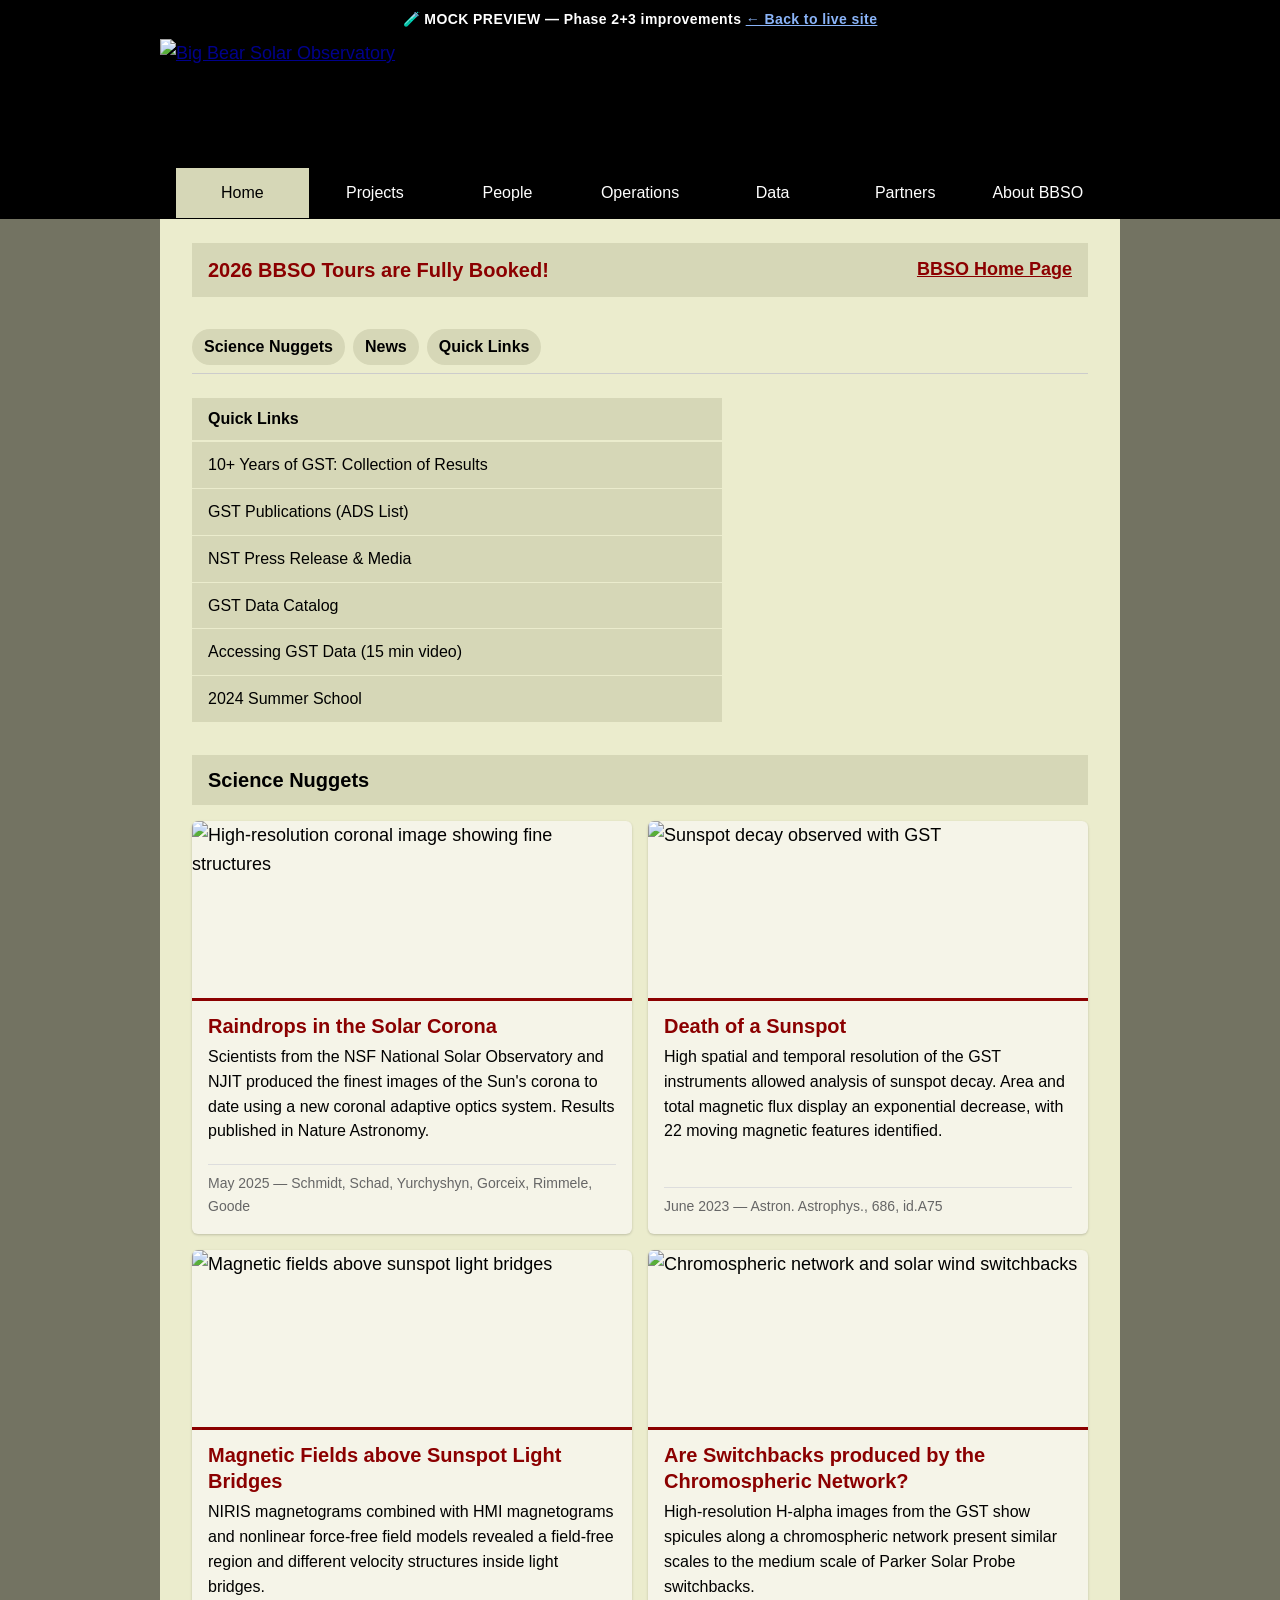
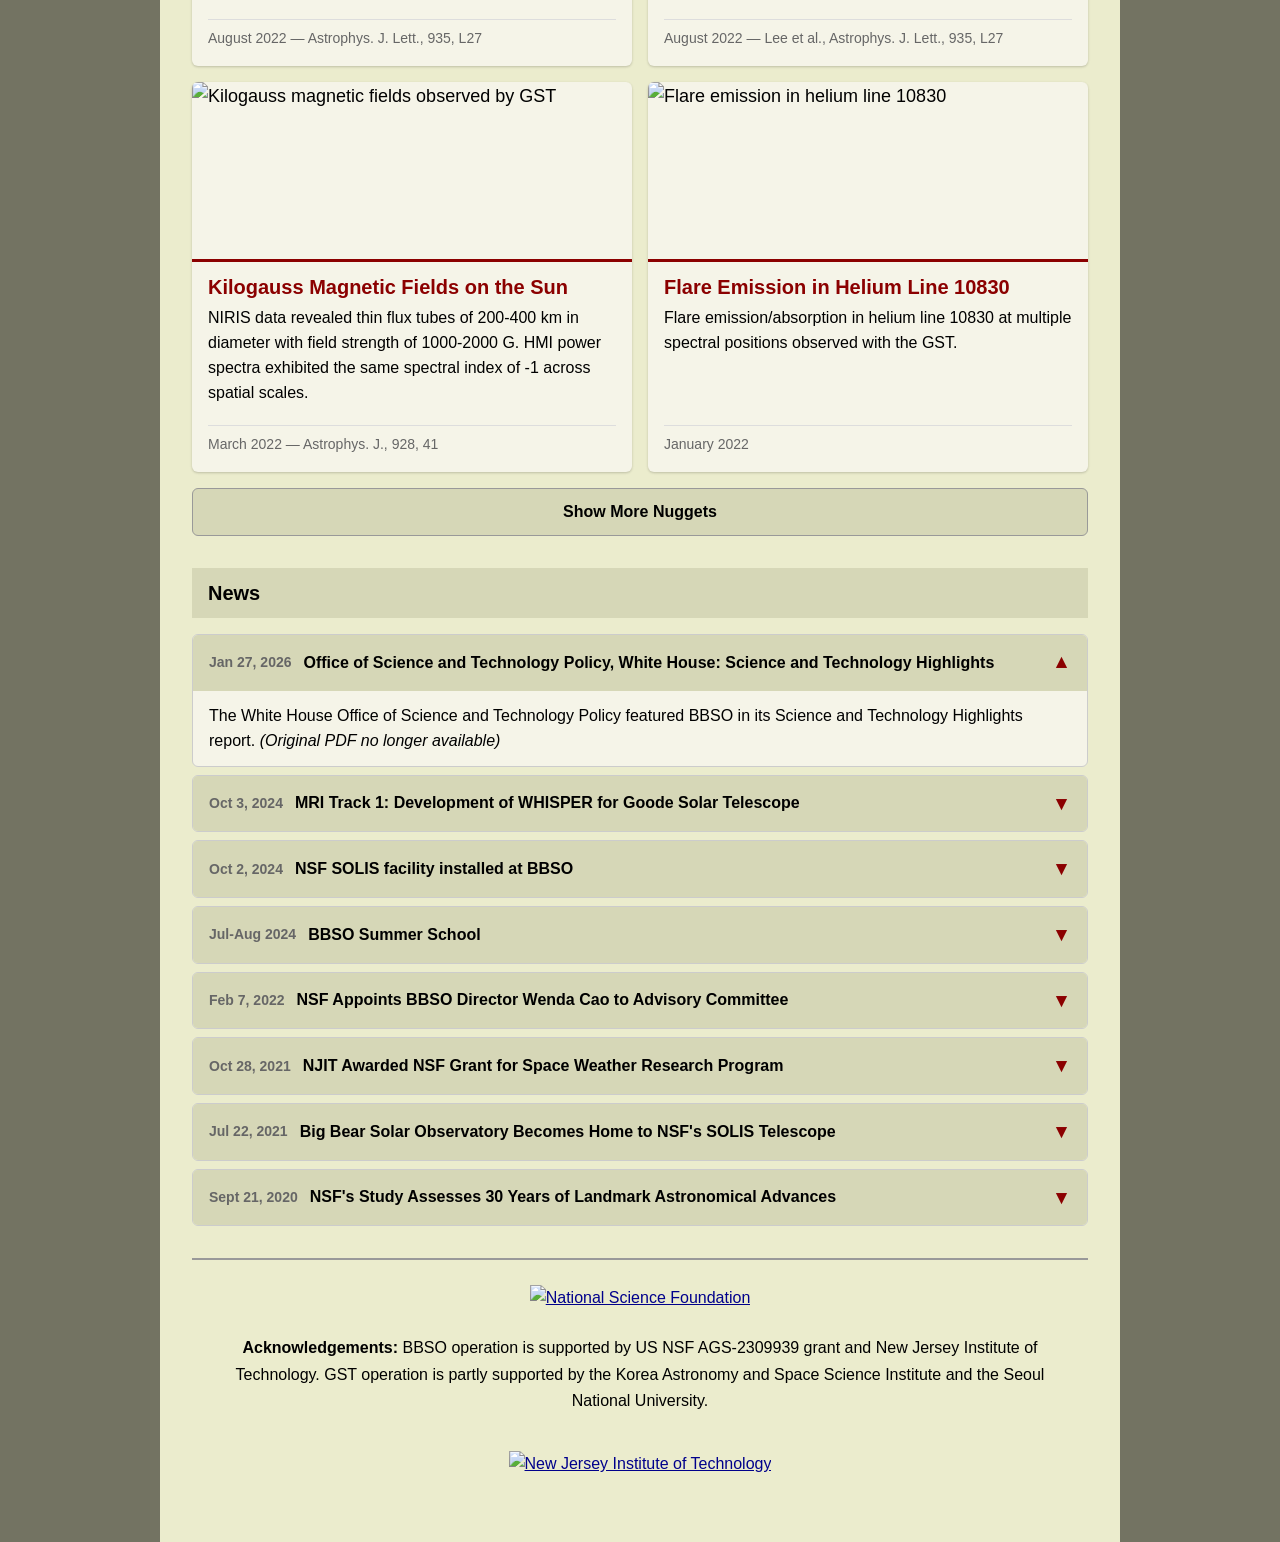
==== commit 369fcc79: "fix: resolve all broken links across site - Fix NSF footer link: www.nsf.edu → www.nsf.gov (wrong do" ====
--- a/mock/index.html
+++ b/mock/index.html
@@ -106,9 +106,9 @@
         </article>
 
         <article class="nugget-card">
-          <img class="nugget-card__img" src="https://www.bbso.njit.edu/scinews/Zheng2024_lr.png" alt="Sunspot decay observed with GST" loading="lazy" data-full="https://www.bbso.njit.edu/scinews/Zheng2023_hr.png">
-          <div class="nugget-card__body">
-            <h3 class="nugget-card__title"><a href="https://www.bbso.njit.edu/scinews/Zheng2023_hr.png">Death of a Sunspot</a></h3>
+          <img class="nugget-card__img" src="https://www.bbso.njit.edu/scinews/Zheng2024_lr.png" alt="Sunspot decay observed with GST" loading="lazy" data-full="https://www.bbso.njit.edu/scinews/Zheng2024_lr.png">
+          <div class="nugget-card__body">
+            <h3 class="nugget-card__title"><a href="https://www.bbso.njit.edu/scinews/Zheng2024_lr.png">Death of a Sunspot</a></h3>
             <p class="nugget-card__text">High spatial and temporal resolution of the GST instruments allowed analysis of sunspot decay. Area and total magnetic flux display an exponential decrease, with 22 moving magnetic features identified.</p>
             <p class="nugget-card__ref">June 2023 — Astron. Astrophys., 686, id.A75</p>
           </div>
@@ -142,9 +142,9 @@
         </article>
 
         <article class="nugget-card">
-          <img class="nugget-card__img" src="https://www.bbso.njit.edu/scinews/Xu2022_lr.png" alt="Flare emission in helium line 10830" loading="lazy" data-full="https://www.bbso.njit.edu/scinews/Xu2022_hr.png">
-          <div class="nugget-card__body">
-            <h3 class="nugget-card__title"><a href="https://www.bbso.njit.edu/scinews/Xu2022_hr.png">Flare Emission in Helium Line 10830</a></h3>
+          <img class="nugget-card__img" src="https://www.bbso.njit.edu/scinews/Xu2022_lr.png" alt="Flare emission in helium line 10830" loading="lazy" data-full="https://www.bbso.njit.edu/scinews/Xu2022_lr.png">
+          <div class="nugget-card__body">
+            <h3 class="nugget-card__title"><a href="https://www.bbso.njit.edu/scinews/Xu2022_lr.png">Flare Emission in Helium Line 10830</a></h3>
             <p class="nugget-card__text">Flare emission/absorption in helium line 10830 at multiple spectral positions observed with the GST.</p>
             <p class="nugget-card__ref">January 2022</p>
           </div>
@@ -200,7 +200,7 @@
             <span class="news-accordion__icon">▼</span>
           </div>
           <div class="news-accordion__body">
-            <p>The White House Office of Science and Technology Policy featured BBSO in its <a href="https://www.whitehouse.gov/wp-content/uploads/2026/01/Science-and-Technology-Highlights.pdf">Science and Technology Highlights</a> report.</p>
+            <p>The White House Office of Science and Technology Policy featured BBSO in its Science and Technology Highlights report. <em>(Original PDF no longer available)</em></p>
           </div>
         </div>
 
@@ -211,7 +211,7 @@
             <span class="news-accordion__icon">▼</span>
           </div>
           <div class="news-accordion__body">
-            <p>Development of the Wide-band High-resolution Imaging Spectro-Polarimetric Explorer (<a href="https://www.bbso.njit.edu/WHISPER/">WHISPER</a>) for the Goode Solar Telescope at Big Bear Solar Observatory.</p>
+            <p>Development of the Wide-band High-resolution Imaging Spectro-Polarimetric Explorer (<a href="https://centers.njit.edu/cstr">WHISPER</a>) for the Goode Solar Telescope at Big Bear Solar Observatory.</p>
           </div>
         </div>
 
@@ -244,7 +244,7 @@
             <span class="news-accordion__icon">▼</span>
           </div>
           <div class="news-accordion__body">
-            <p><a href="https://www.njit.edu/about/leadership/nsf-appoints-bbso-director-wenda-cao-its-astronomy-and-astrophysics-advisory-committee">NSF Appoints BBSO Director Wenda Cao</a> to Its Astronomy and Astrophysics Advisory Committee.</p>
+            <p>NSF Appoints BBSO Director Wenda Cao to Its Astronomy and Astrophysics Advisory Committee. <em>(Original article no longer available)</em></p>
           </div>
         </div>
 
@@ -255,7 +255,7 @@
             <span class="news-accordion__icon">▼</span>
           </div>
           <div class="news-accordion__body">
-            <p><a href="https://www.njit.edu/news/njit-awarded-nsf-grant-open-undergrad-space-weather-research-program">NJIT Awarded NSF Grant</a> to Open Undergrad Space Weather Research Program.</p>
+            <p>NJIT Awarded NSF Grant to Open Undergrad Space Weather Research Program. <em>(Original article no longer available)</em></p>
           </div>
         </div>
 
@@ -266,7 +266,7 @@
             <span class="news-accordion__icon">▼</span>
           </div>
           <div class="news-accordion__body">
-            <p><a href="https://www.njit.edu/news/big-bear-solar-observatory-becomes-home-nsfs-solis-telescope">Big Bear Solar Observatory Becomes Home</a> to NSF's SOLIS Telescope.</p>
+            <p>Big Bear Solar Observatory Becomes Home to NSF's SOLIS Telescope. <em>(Original article no longer available)</em></p>
           </div>
         </div>
 
@@ -286,9 +286,9 @@
       <!-- Footer -->
       <footer class="site-footer">
         <div class="footer-logos">
-          <a href="http://www.nsf.edu/" target="_blank" rel="noopener"><img src="https://www.bbso.njit.edu/Icons/nsf.png" alt="National Science Foundation" width="60" style="display:inline;"></a>
+          <a href="https://www.nsf.gov/" target="_blank" rel="noopener"><img src="https://www.bbso.njit.edu/Icons/nsf.png" alt="National Science Foundation" width="60" style="display:inline;"></a>
           <p><strong>Acknowledgements:</strong> BBSO operation is supported by US NSF AGS-2309939 grant and New Jersey Institute of Technology. GST operation is partly supported by the Korea Astronomy and Space Science Institute and the Seoul National University.</p>
-          <a href="http://www.njit.edu/" target="_blank" rel="noopener"><img src="https://www.bbso.njit.edu/Icons/njit_seal.png" alt="New Jersey Institute of Technology" width="50" style="display:inline;"></a>
+          <a href="https://www.njit.edu/" target="_blank" rel="noopener"><img src="https://www.bbso.njit.edu/Icons/njit_seal.png" alt="New Jersey Institute of Technology" width="50" style="display:inline;"></a>
         </div>
       </footer>
 
